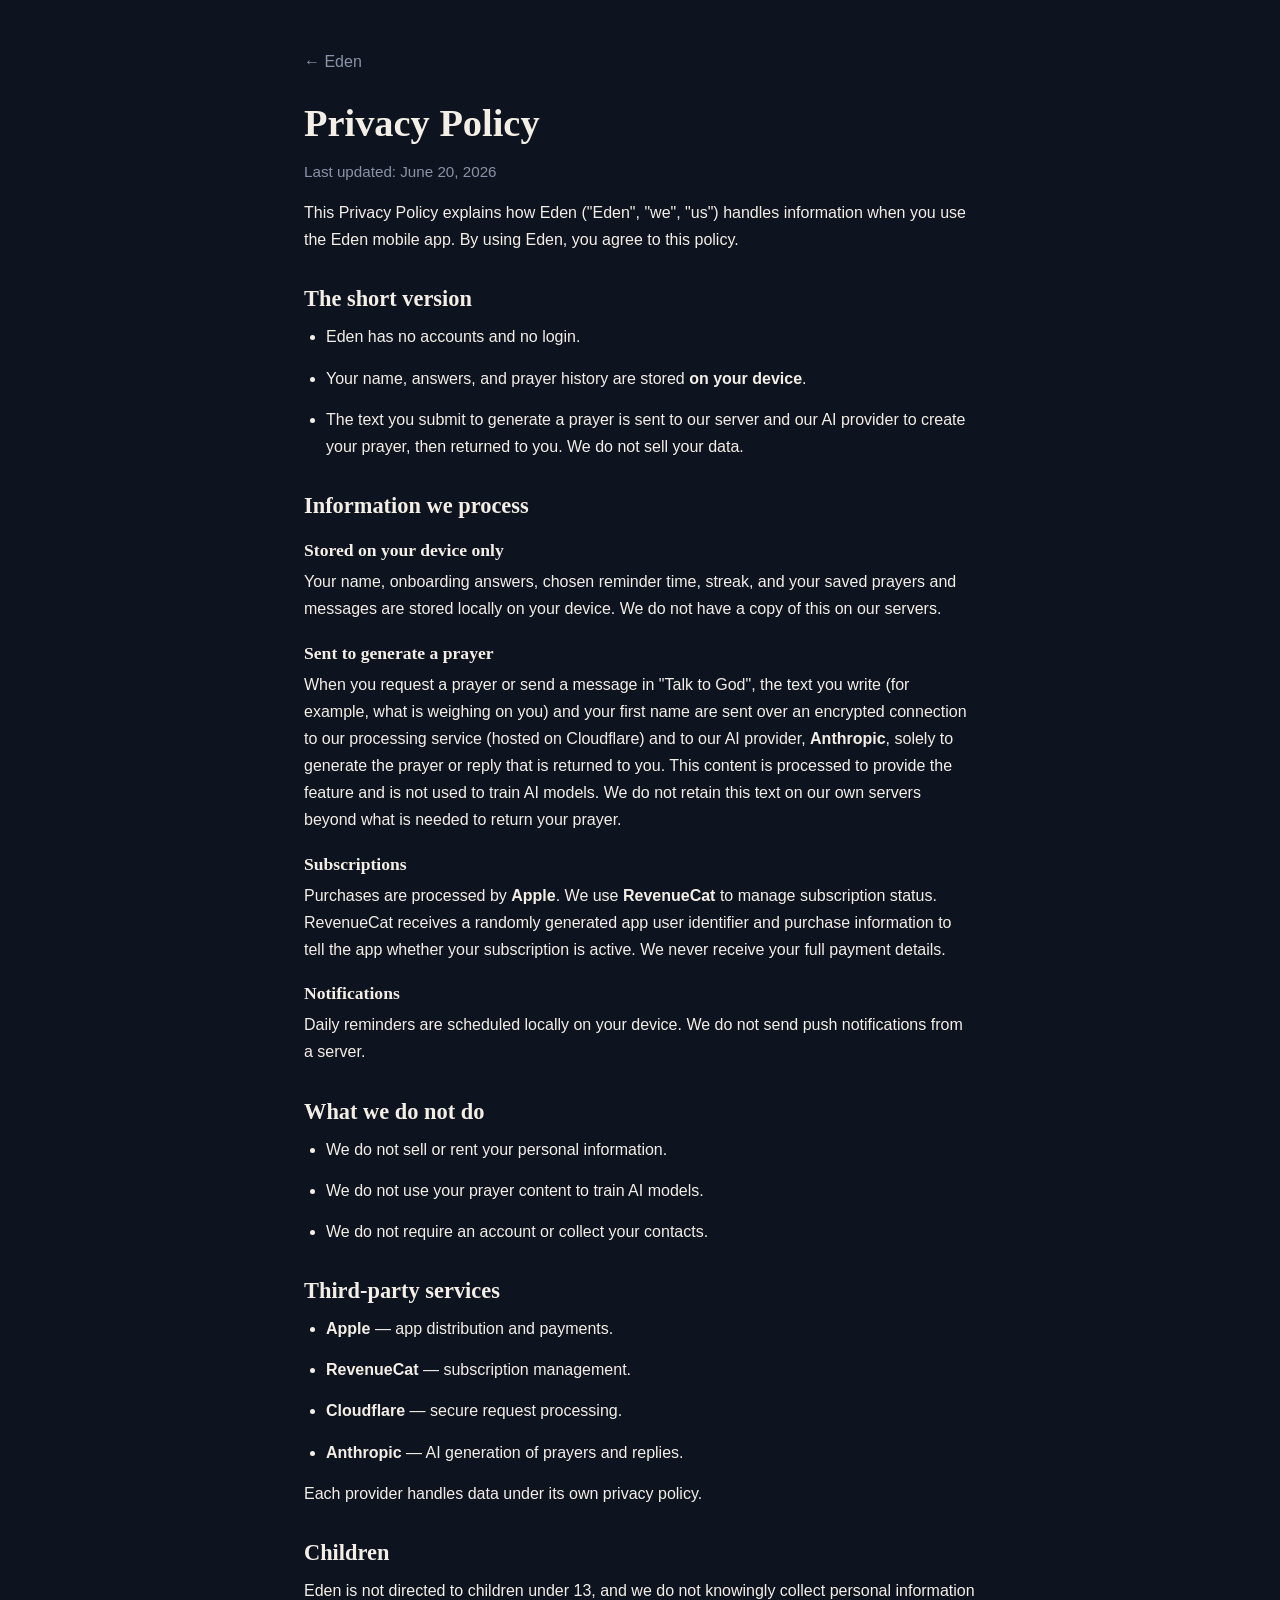
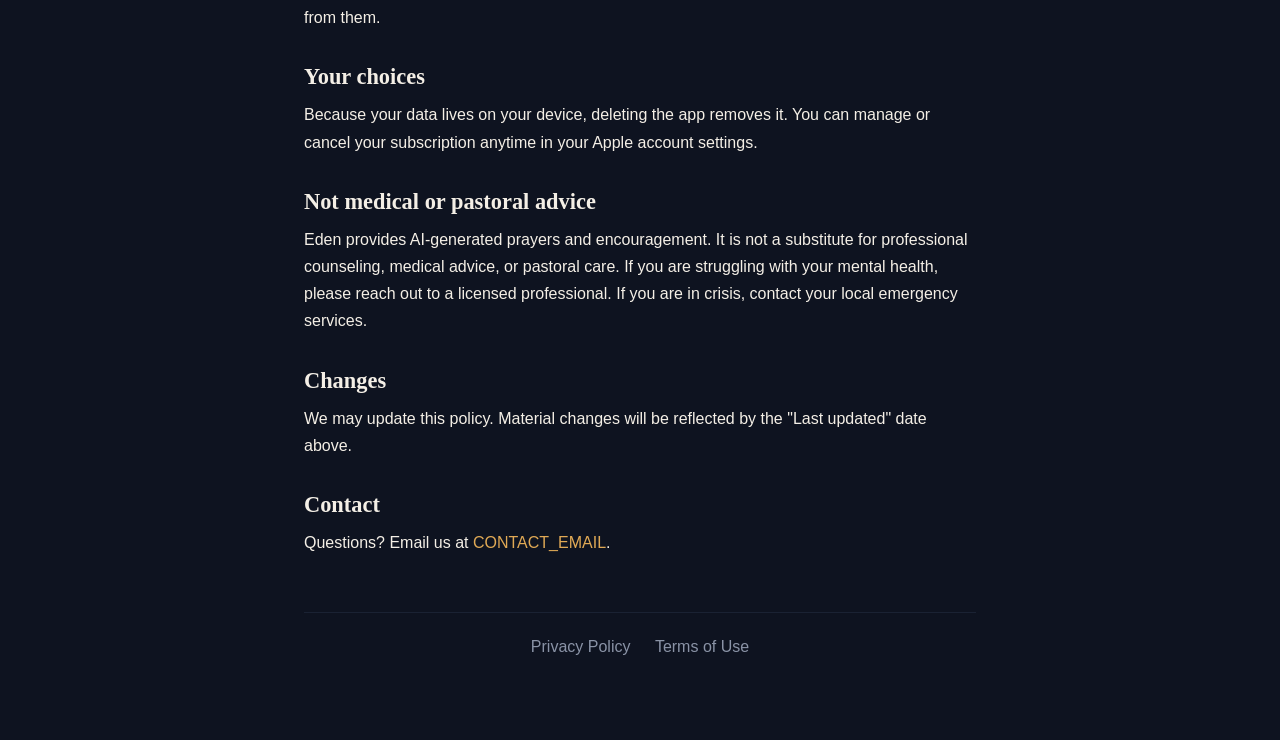
==== privacy.html @ 7b673da1 "Initial commit: Eden web Landing page (link-in-bio + email capture), Privacy Policy, and Terms of Us" ====
<!DOCTYPE html>
<html lang="en">
<head>
  <meta charset="UTF-8" />
  <meta name="viewport" content="width=device-width, initial-scale=1.0" />
  <title>Privacy Policy — Eden</title>
  <link rel="stylesheet" href="assets/style.css" />
</head>
<body>
  <div class="container legal">
    <a class="back" href="index.html">← Eden</a>
    <h1>Privacy Policy</h1>
    <p class="muted">Last updated: June 20, 2026</p>

    <p>This Privacy Policy explains how Eden ("Eden", "we", "us") handles information when you use the Eden mobile app. By using Eden, you agree to this policy.</p>

    <h2>The short version</h2>
    <ul>
      <li>Eden has no accounts and no login.</li>
      <li>Your name, answers, and prayer history are stored <strong>on your device</strong>.</li>
      <li>The text you submit to generate a prayer is sent to our server and our AI provider to create your prayer, then returned to you. We do not sell your data.</li>
    </ul>

    <h2>Information we process</h2>
    <h3>Stored on your device only</h3>
    <p>Your name, onboarding answers, chosen reminder time, streak, and your saved prayers and messages are stored locally on your device. We do not have a copy of this on our servers.</p>

    <h3>Sent to generate a prayer</h3>
    <p>When you request a prayer or send a message in "Talk to God", the text you write (for example, what is weighing on you) and your first name are sent over an encrypted connection to our processing service (hosted on Cloudflare) and to our AI provider, <strong>Anthropic</strong>, solely to generate the prayer or reply that is returned to you. This content is processed to provide the feature and is not used to train AI models. We do not retain this text on our own servers beyond what is needed to return your prayer.</p>

    <h3>Subscriptions</h3>
    <p>Purchases are processed by <strong>Apple</strong>. We use <strong>RevenueCat</strong> to manage subscription status. RevenueCat receives a randomly generated app user identifier and purchase information to tell the app whether your subscription is active. We never receive your full payment details.</p>

    <h3>Notifications</h3>
    <p>Daily reminders are scheduled locally on your device. We do not send push notifications from a server.</p>

    <h2>What we do not do</h2>
    <ul>
      <li>We do not sell or rent your personal information.</li>
      <li>We do not use your prayer content to train AI models.</li>
      <li>We do not require an account or collect your contacts.</li>
    </ul>

    <h2>Third-party services</h2>
    <ul>
      <li><strong>Apple</strong> — app distribution and payments.</li>
      <li><strong>RevenueCat</strong> — subscription management.</li>
      <li><strong>Cloudflare</strong> — secure request processing.</li>
      <li><strong>Anthropic</strong> — AI generation of prayers and replies.</li>
    </ul>
    <p>Each provider handles data under its own privacy policy.</p>

    <h2>Children</h2>
    <p>Eden is not directed to children under 13, and we do not knowingly collect personal information from them.</p>

    <h2>Your choices</h2>
    <p>Because your data lives on your device, deleting the app removes it. You can manage or cancel your subscription anytime in your Apple account settings.</p>

    <h2>Not medical or pastoral advice</h2>
    <p>Eden provides AI-generated prayers and encouragement. It is not a substitute for professional counseling, medical advice, or pastoral care. If you are struggling with your mental health, please reach out to a licensed professional. If you are in crisis, contact your local emergency services.</p>

    <h2>Changes</h2>
    <p>We may update this policy. Material changes will be reflected by the "Last updated" date above.</p>

    <h2>Contact</h2>
    <p>Questions? Email us at <a href="mailto:CONTACT_EMAIL">CONTACT_EMAIL</a>.</p>

    <footer>
      <a href="privacy.html">Privacy Policy</a>
      <a href="terms.html">Terms of Use</a>
    </footer>
  </div>
</body>
</html>
---- assets/style.css ----
:root {
  --bg: #0E1320;
  --surface: #1A2233;
  --text: #F4EFE6;
  --muted: #8A93A6;
  --accent: #E0A955;
}

* { box-sizing: border-box; margin: 0; padding: 0; }

body {
  background: var(--bg);
  color: var(--text);
  font-family: -apple-system, BlinkMacSystemFont, "Segoe UI", Roboto, sans-serif;
  line-height: 1.7;
  -webkit-font-smoothing: antialiased;
}

.container {
  max-width: 720px;
  margin: 0 auto;
  padding: 48px 24px 80px;
}

h1, h2, h3 {
  font-family: Georgia, "Times New Roman", serif;
  font-weight: 600;
  color: var(--text);
  line-height: 1.25;
}

h1 { font-size: 2.4rem; margin-bottom: 12px; }
h2 { font-size: 1.4rem; margin: 32px 0 10px; }
h3 { font-size: 1.1rem; margin: 20px 0 6px; }

p, li { color: var(--text); margin-bottom: 14px; }
a { color: var(--accent); text-decoration: none; }
a:hover { text-decoration: underline; }
.muted { color: var(--muted); font-size: 0.95rem; }
ul { padding-left: 22px; margin-bottom: 14px; }

.hero { text-align: center; padding: 40px 0 8px; }
.hero .tag { color: var(--accent); letter-spacing: 2px; text-transform: uppercase; font-size: 0.8rem; }
.hero p.sub { color: var(--muted); font-size: 1.15rem; max-width: 520px; margin: 14px auto 28px; }

.cta {
  display: inline-block;
  background: var(--accent);
  color: var(--bg);
  font-weight: 600;
  padding: 14px 28px;
  border-radius: 999px;
}
.cta:hover { text-decoration: none; opacity: 0.92; }

.form { display: flex; gap: 10px; max-width: 420px; margin: 0 auto; flex-wrap: wrap; justify-content: center; }
.form input {
  flex: 1; min-width: 200px; padding: 13px 16px; border-radius: 999px;
  border: 1px solid var(--surface); background: var(--surface); color: var(--text); font-size: 1rem;
}
.form button {
  padding: 13px 24px; border-radius: 999px; border: none;
  background: var(--accent); color: var(--bg); font-weight: 600; cursor: pointer;
}

footer { border-top: 1px solid var(--surface); margin-top: 56px; padding-top: 20px; text-align: center; }
footer a { margin: 0 10px; color: var(--muted); }

.legal a.back { display: inline-block; margin-bottom: 24px; color: var(--muted); }
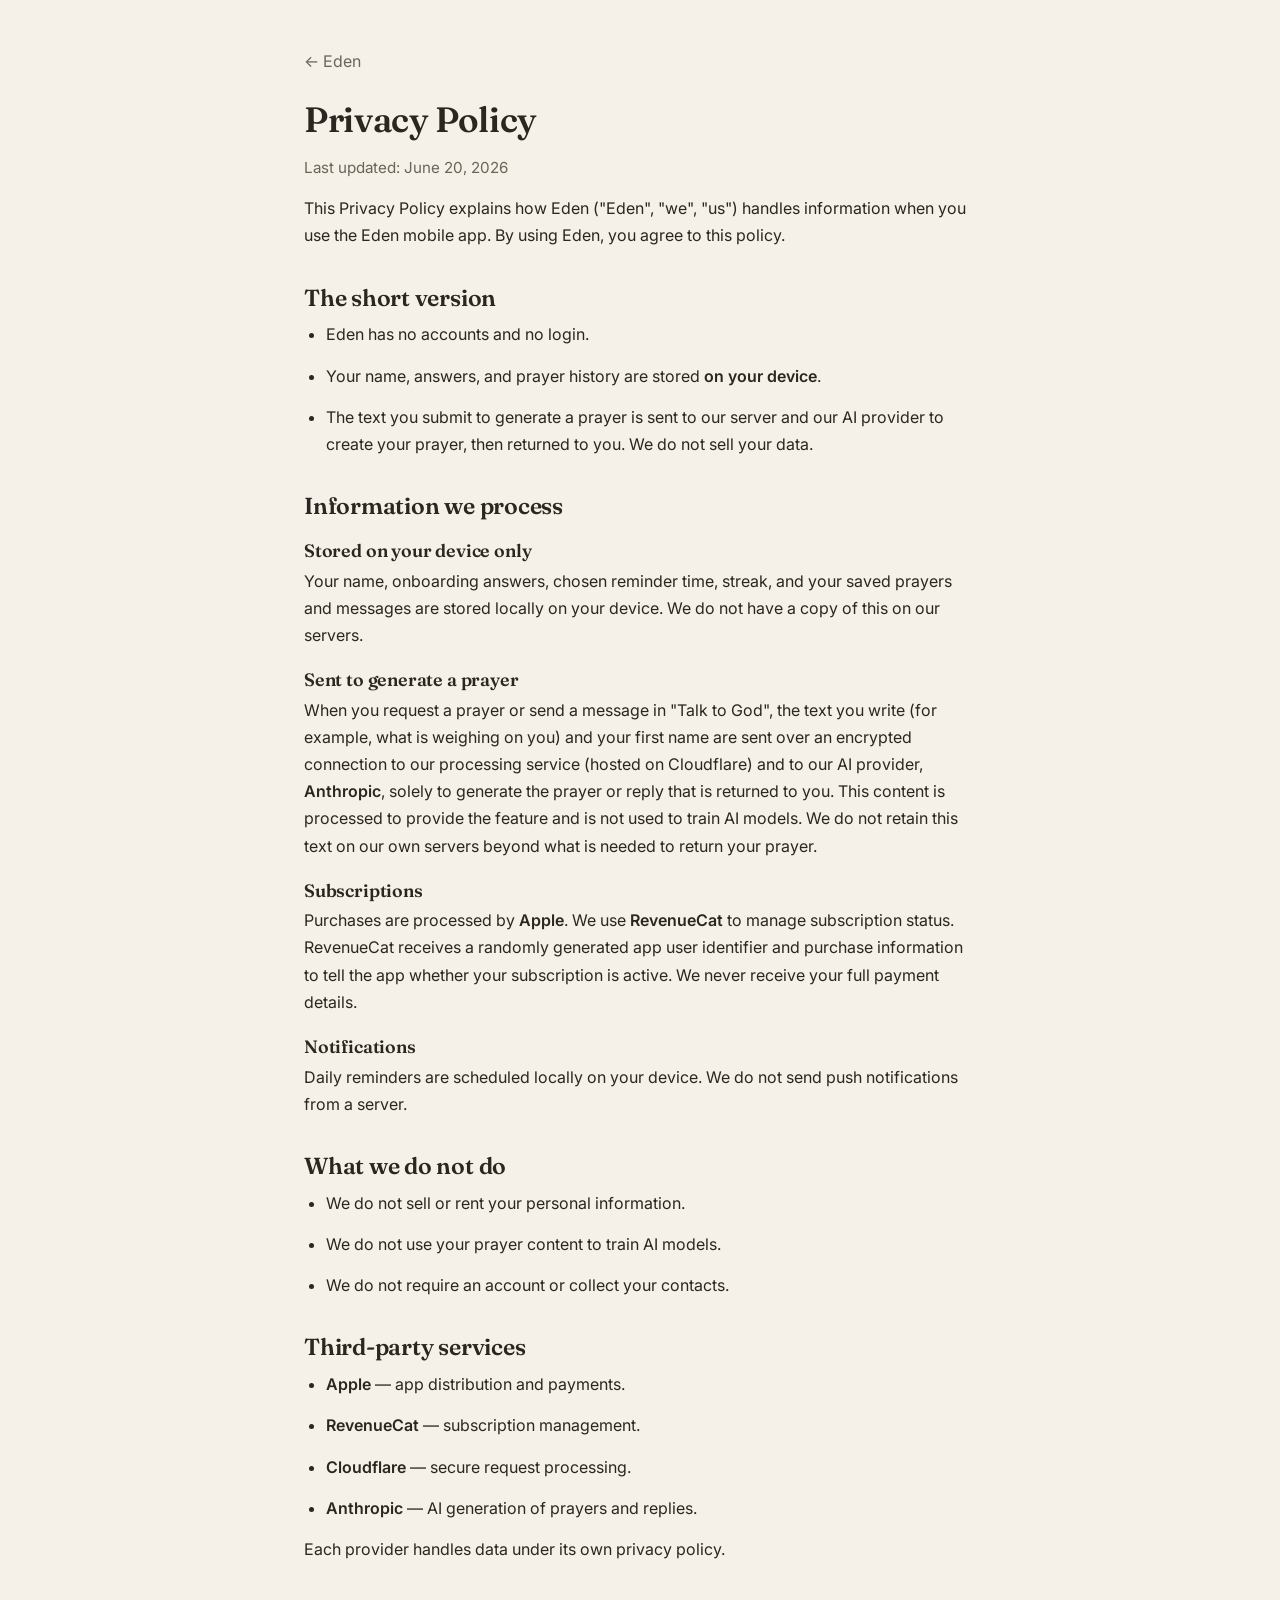
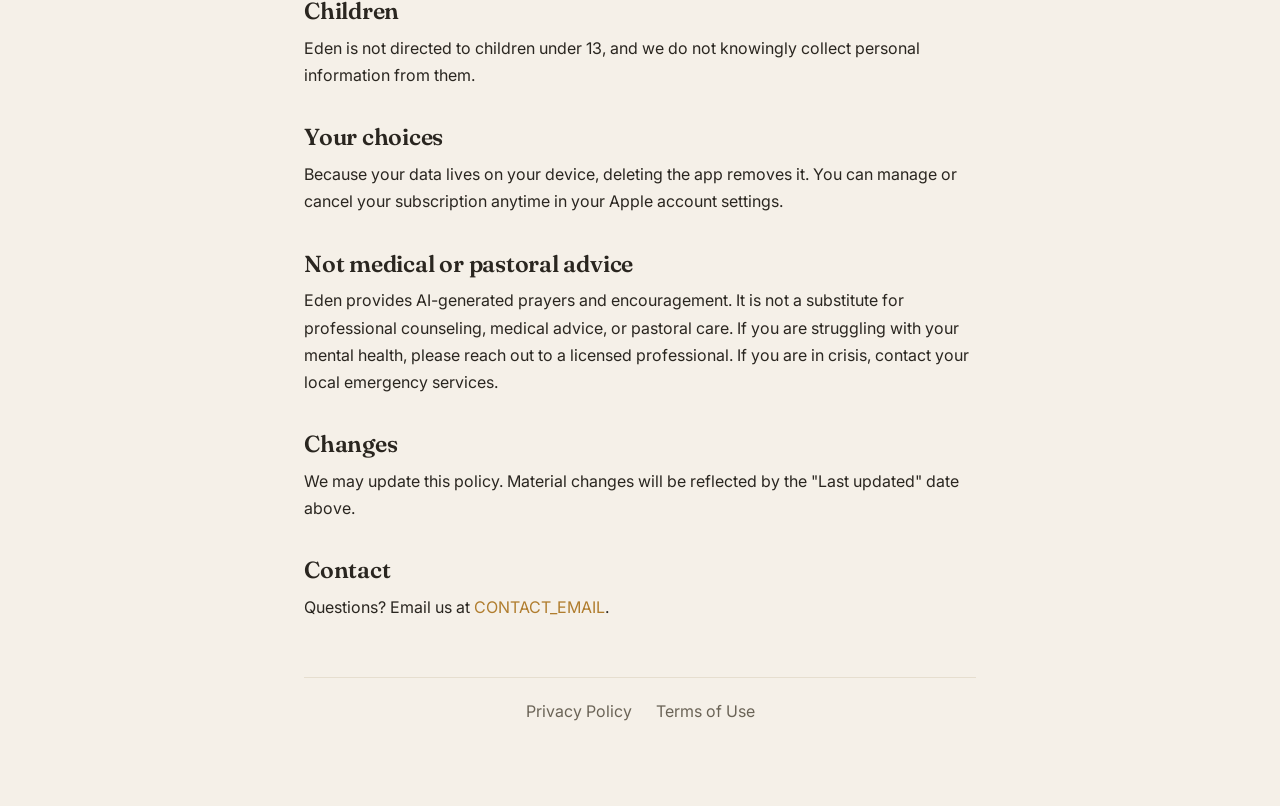
==== commit cb16248f: "Light theme restyle + favicon Switch eden-web from dark to light theme using the app's light palette" ====
--- a/privacy.html
+++ b/privacy.html
@@ -4,6 +4,11 @@
   <meta charset="UTF-8" />
   <meta name="viewport" content="width=device-width, initial-scale=1.0" />
   <title>Privacy Policy — Eden</title>
+  <link rel="icon" type="image/svg+xml" href="assets/favicon.svg" />
+  <link rel="apple-touch-icon" href="assets/favicon.svg" />
+  <link rel="preconnect" href="https://fonts.googleapis.com" />
+  <link rel="preconnect" href="https://fonts.gstatic.com" crossorigin />
+  <link href="https://fonts.googleapis.com/css2?family=Fraunces:opsz,wght@9..144,400;9..144,600&family=Inter:wght@400;500;600&display=swap" rel="stylesheet" />
   <link rel="stylesheet" href="assets/style.css" />
 </head>
 <body>
--- a/assets/style.css
+++ b/assets/style.css
@@ -1,9 +1,13 @@
 :root {
-  --bg: #0E1320;
-  --surface: #1A2233;
-  --text: #F4EFE6;
-  --muted: #8A93A6;
-  --accent: #E0A955;
+  --bg: #F5F0E8;
+  --surface: #FFFFFF;
+  --text: #2A2620;
+  --muted: #6B6457;
+  --accent-text: #B07D2E;
+  --accent-fill: #E0A955;
+  --line: #E6DECF;
+  --serif: "Fraunces", Georgia, "Times New Roman", serif;
+  --sans: "Inter", -apple-system, BlinkMacSystemFont, "Segoe UI", Roboto, sans-serif;
 }
 
 * { box-sizing: border-box; margin: 0; padding: 0; }
@@ -11,9 +15,10 @@
 body {
   background: var(--bg);
   color: var(--text);
-  font-family: -apple-system, BlinkMacSystemFont, "Segoe UI", Roboto, sans-serif;
+  font-family: var(--sans);
   line-height: 1.7;
   -webkit-font-smoothing: antialiased;
+  text-rendering: optimizeLegibility;
 }
 
 .container {
@@ -22,48 +27,72 @@
   padding: 48px 24px 80px;
 }
 
+/* Serif for the sacred: big titles, headings */
 h1, h2, h3 {
-  font-family: Georgia, "Times New Roman", serif;
+  font-family: var(--serif);
   font-weight: 600;
   color: var(--text);
-  line-height: 1.25;
+  line-height: 1.2;
+  letter-spacing: -0.01em;
 }
 
-h1 { font-size: 2.4rem; margin-bottom: 12px; }
-h2 { font-size: 1.4rem; margin: 32px 0 10px; }
-h3 { font-size: 1.1rem; margin: 20px 0 6px; }
+h1 { font-size: 2.6rem; margin-bottom: 14px; }
+h2 { font-size: 1.45rem; margin: 34px 0 10px; }
+h3 { font-size: 1.12rem; margin: 20px 0 6px; }
 
 p, li { color: var(--text); margin-bottom: 14px; }
-a { color: var(--accent); text-decoration: none; }
+a { color: var(--accent-text); text-decoration: none; }
 a:hover { text-decoration: underline; }
+strong { font-weight: 600; }
 .muted { color: var(--muted); font-size: 0.95rem; }
 ul { padding-left: 22px; margin-bottom: 14px; }
 
-.hero { text-align: center; padding: 40px 0 8px; }
-.hero .tag { color: var(--accent); letter-spacing: 2px; text-transform: uppercase; font-size: 0.8rem; }
-.hero p.sub { color: var(--muted); font-size: 1.15rem; max-width: 520px; margin: 14px auto 28px; }
+/* Hero */
+.hero { text-align: center; padding: 32px 0 8px; }
+.hero .mark { width: 76px; height: 76px; margin: 0 auto 18px; display: block; }
+.hero .tag {
+  font-family: var(--sans);
+  color: var(--accent-text);
+  letter-spacing: 3px;
+  text-transform: uppercase;
+  font-size: 0.78rem;
+  font-weight: 600;
+}
+.hero h1 { margin-top: 8px; }
+.hero p.sub { color: var(--muted); font-size: 1.18rem; max-width: 520px; margin: 16px auto 30px; }
 
 .cta {
   display: inline-block;
-  background: var(--accent);
-  color: var(--bg);
+  background: var(--accent-fill);
+  color: var(--text);
+  font-family: var(--sans);
   font-weight: 600;
-  padding: 14px 28px;
+  padding: 14px 30px;
   border-radius: 999px;
+  box-shadow: 0 6px 20px rgba(224, 169, 85, 0.32);
+  transition: transform 0.15s ease, box-shadow 0.15s ease;
 }
-.cta:hover { text-decoration: none; opacity: 0.92; }
+.cta:hover { text-decoration: none; transform: translateY(-1px); box-shadow: 0 8px 26px rgba(224, 169, 85, 0.42); }
 
+/* Email capture */
 .form { display: flex; gap: 10px; max-width: 420px; margin: 0 auto; flex-wrap: wrap; justify-content: center; }
 .form input {
   flex: 1; min-width: 200px; padding: 13px 16px; border-radius: 999px;
-  border: 1px solid var(--surface); background: var(--surface); color: var(--text); font-size: 1rem;
+  border: 1px solid var(--line); background: var(--surface); color: var(--text);
+  font-family: var(--sans); font-size: 1rem;
 }
+.form input::placeholder { color: var(--muted); }
+.form input:focus { outline: none; border-color: var(--accent-fill); }
 .form button {
   padding: 13px 24px; border-radius: 999px; border: none;
-  background: var(--accent); color: var(--bg); font-weight: 600; cursor: pointer;
+  background: var(--accent-fill); color: var(--text);
+  font-family: var(--sans); font-weight: 600; cursor: pointer;
 }
+.form button:hover { opacity: 0.92; }
 
-footer { border-top: 1px solid var(--surface); margin-top: 56px; padding-top: 20px; text-align: center; }
+footer { border-top: 1px solid var(--line); margin-top: 56px; padding-top: 20px; text-align: center; }
 footer a { margin: 0 10px; color: var(--muted); }
 
+/* Legal pages */
 .legal a.back { display: inline-block; margin-bottom: 24px; color: var(--muted); }
+.legal h1 { font-size: 2.2rem; }
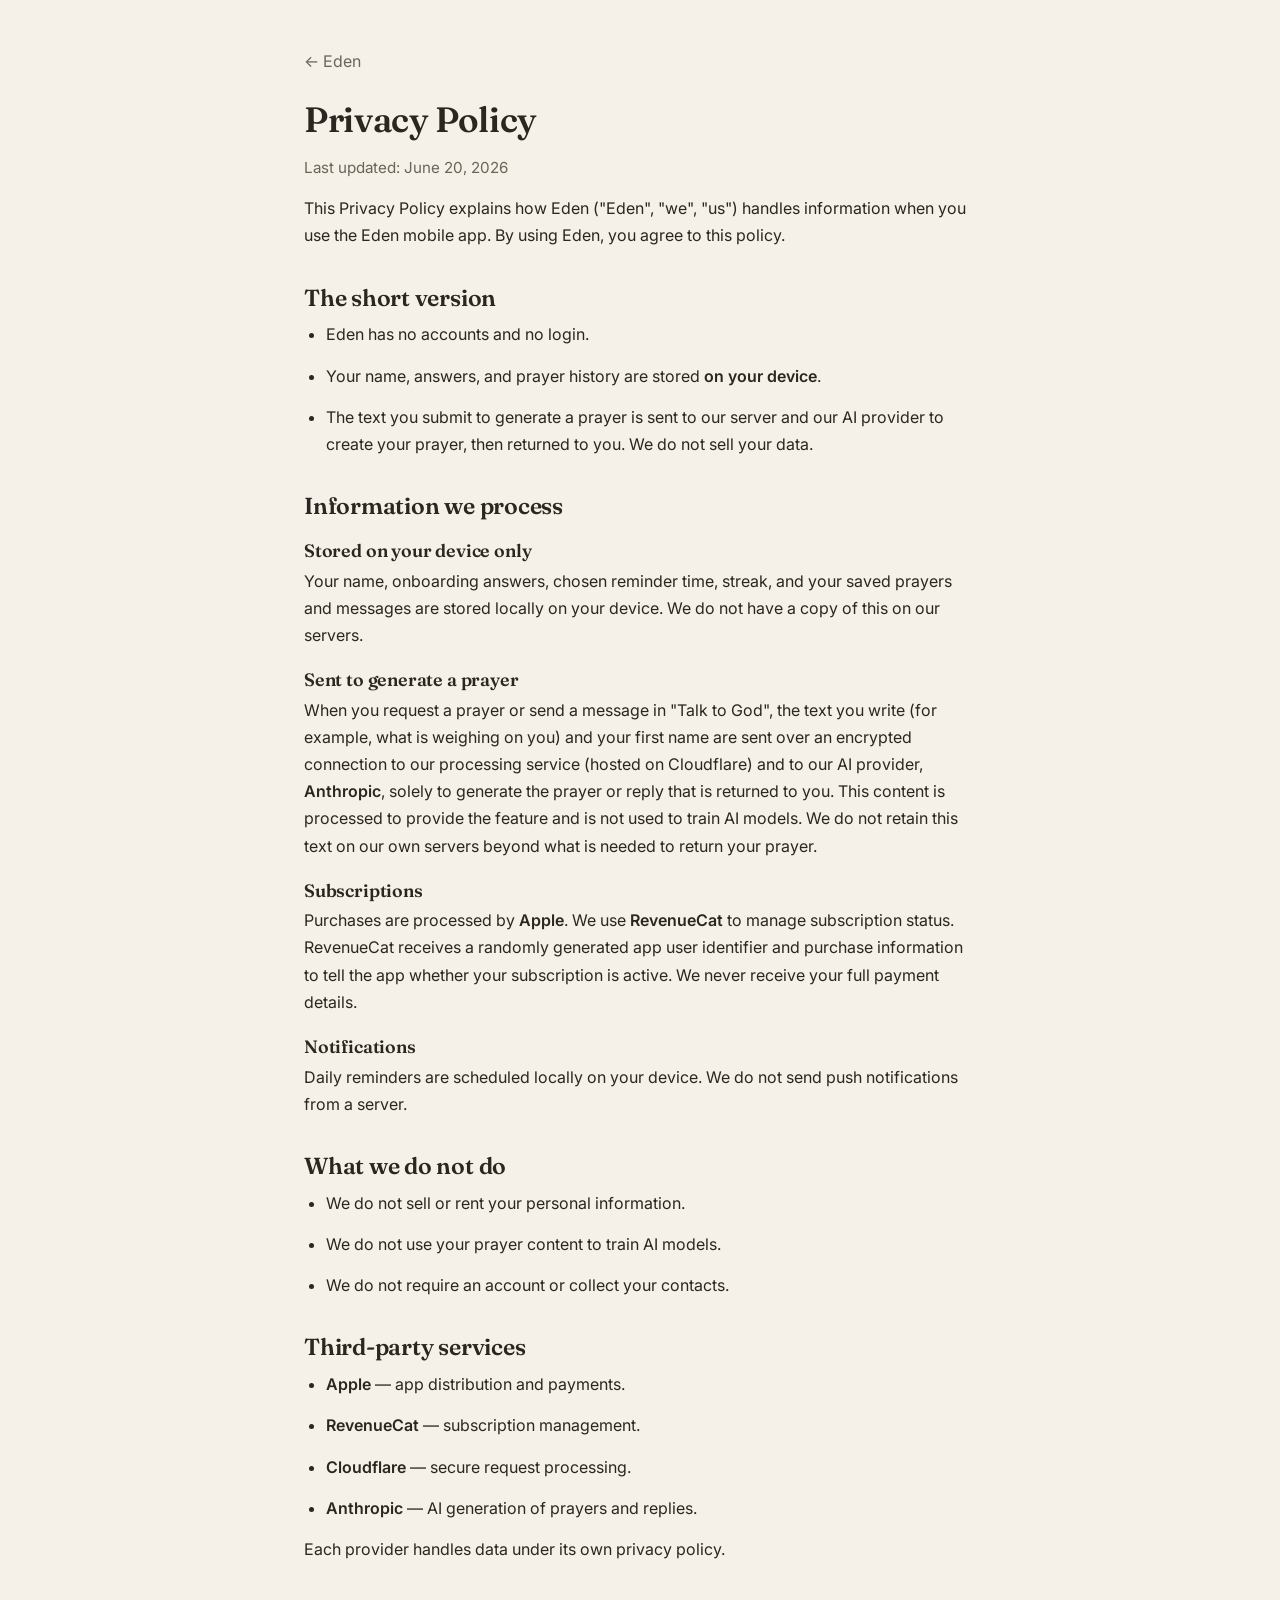
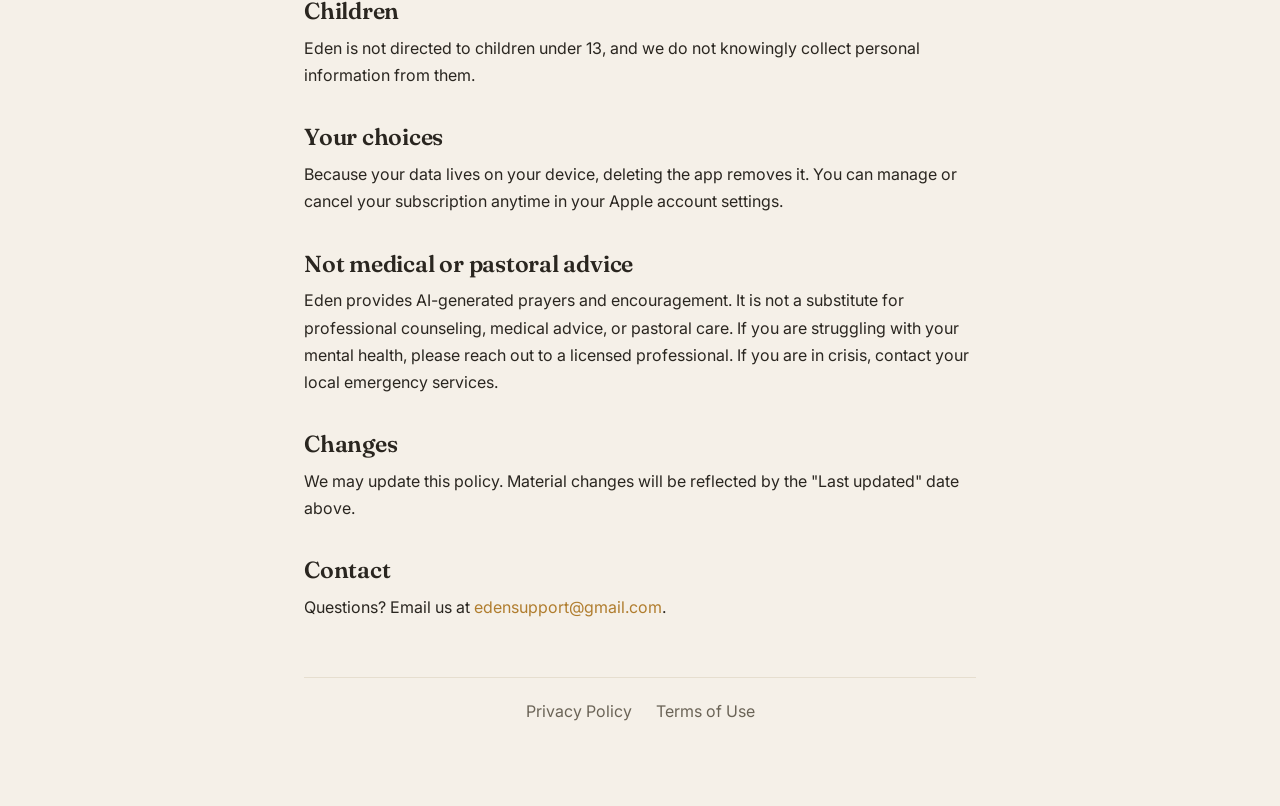
==== commit d244e05a: "Fill legal placeholders: support email + US governing law" ====
--- a/privacy.html
+++ b/privacy.html
@@ -68,7 +68,7 @@
     <p>We may update this policy. Material changes will be reflected by the "Last updated" date above.</p>
 
     <h2>Contact</h2>
-    <p>Questions? Email us at <a href="mailto:CONTACT_EMAIL">CONTACT_EMAIL</a>.</p>
+    <p>Questions? Email us at <a href="mailto:edensupport@gmail.com">edensupport@gmail.com</a>.</p>
 
     <footer>
       <a href="privacy.html">Privacy Policy</a>
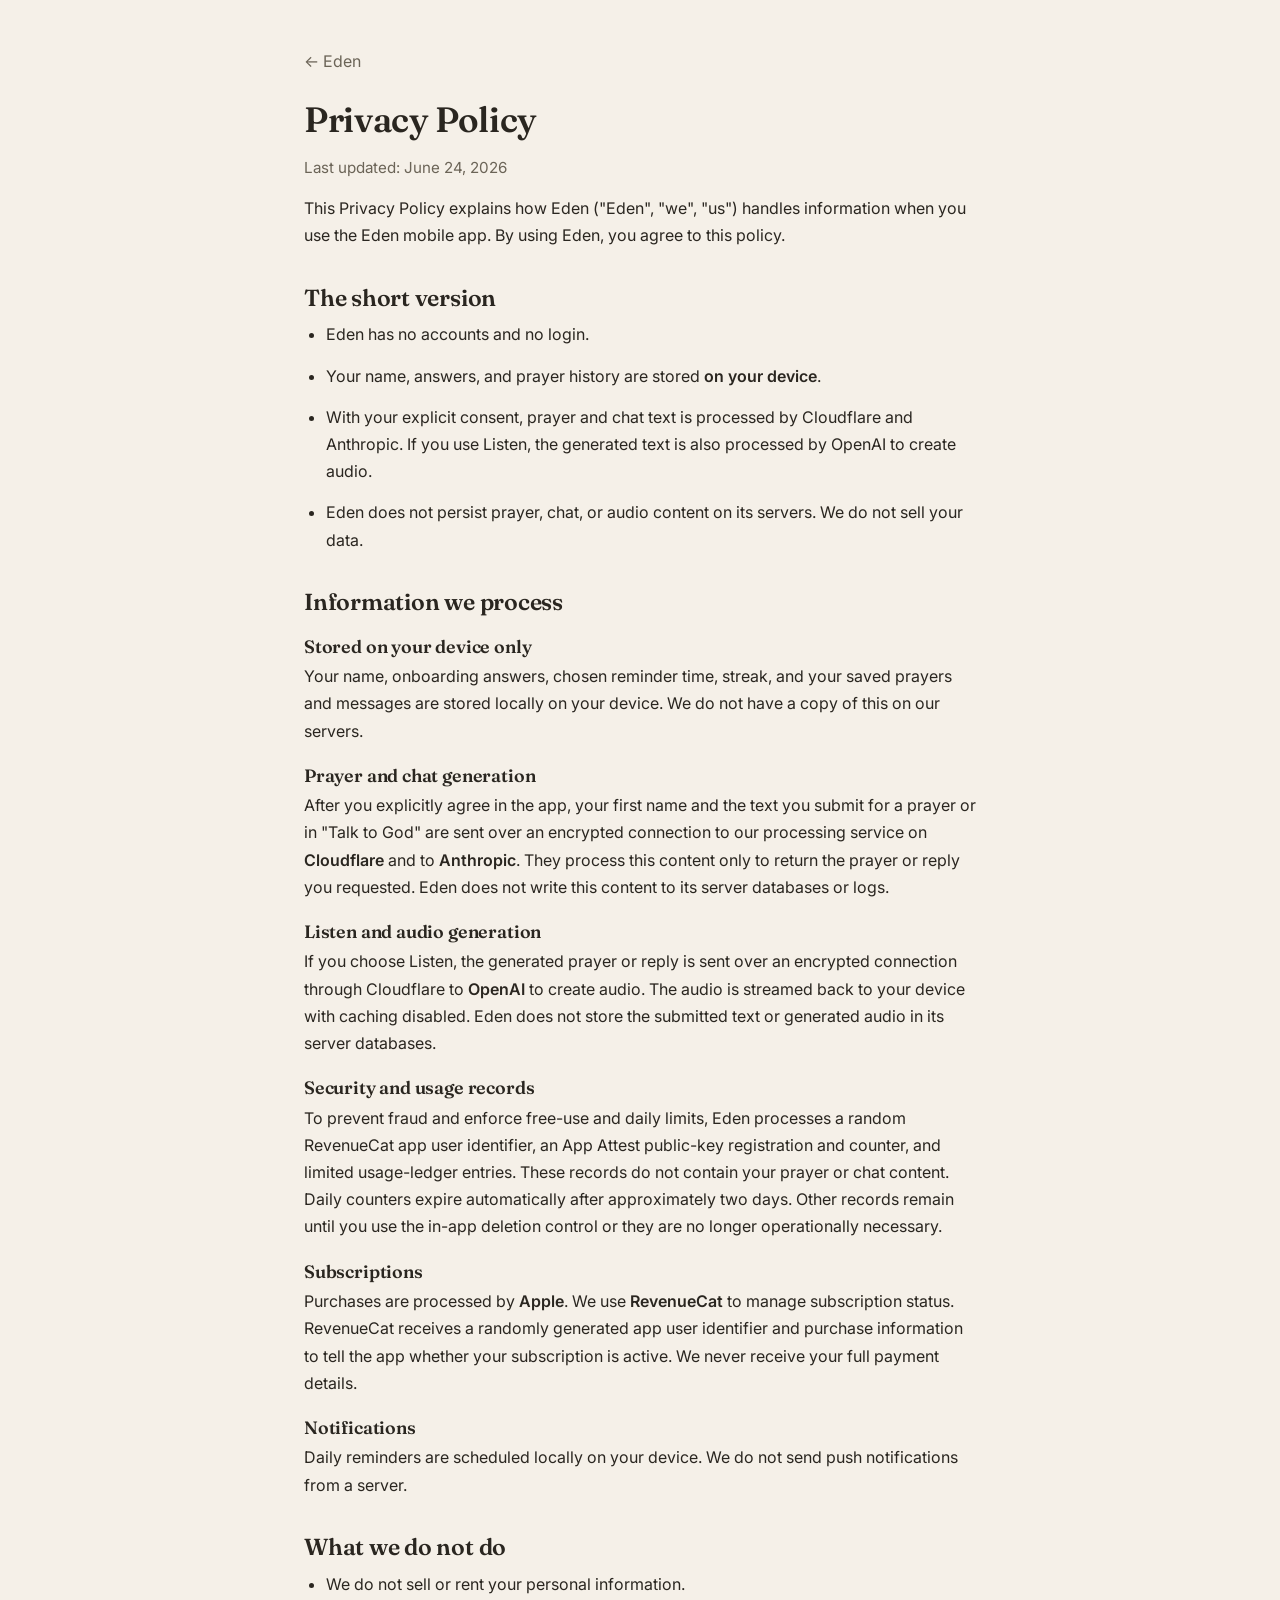
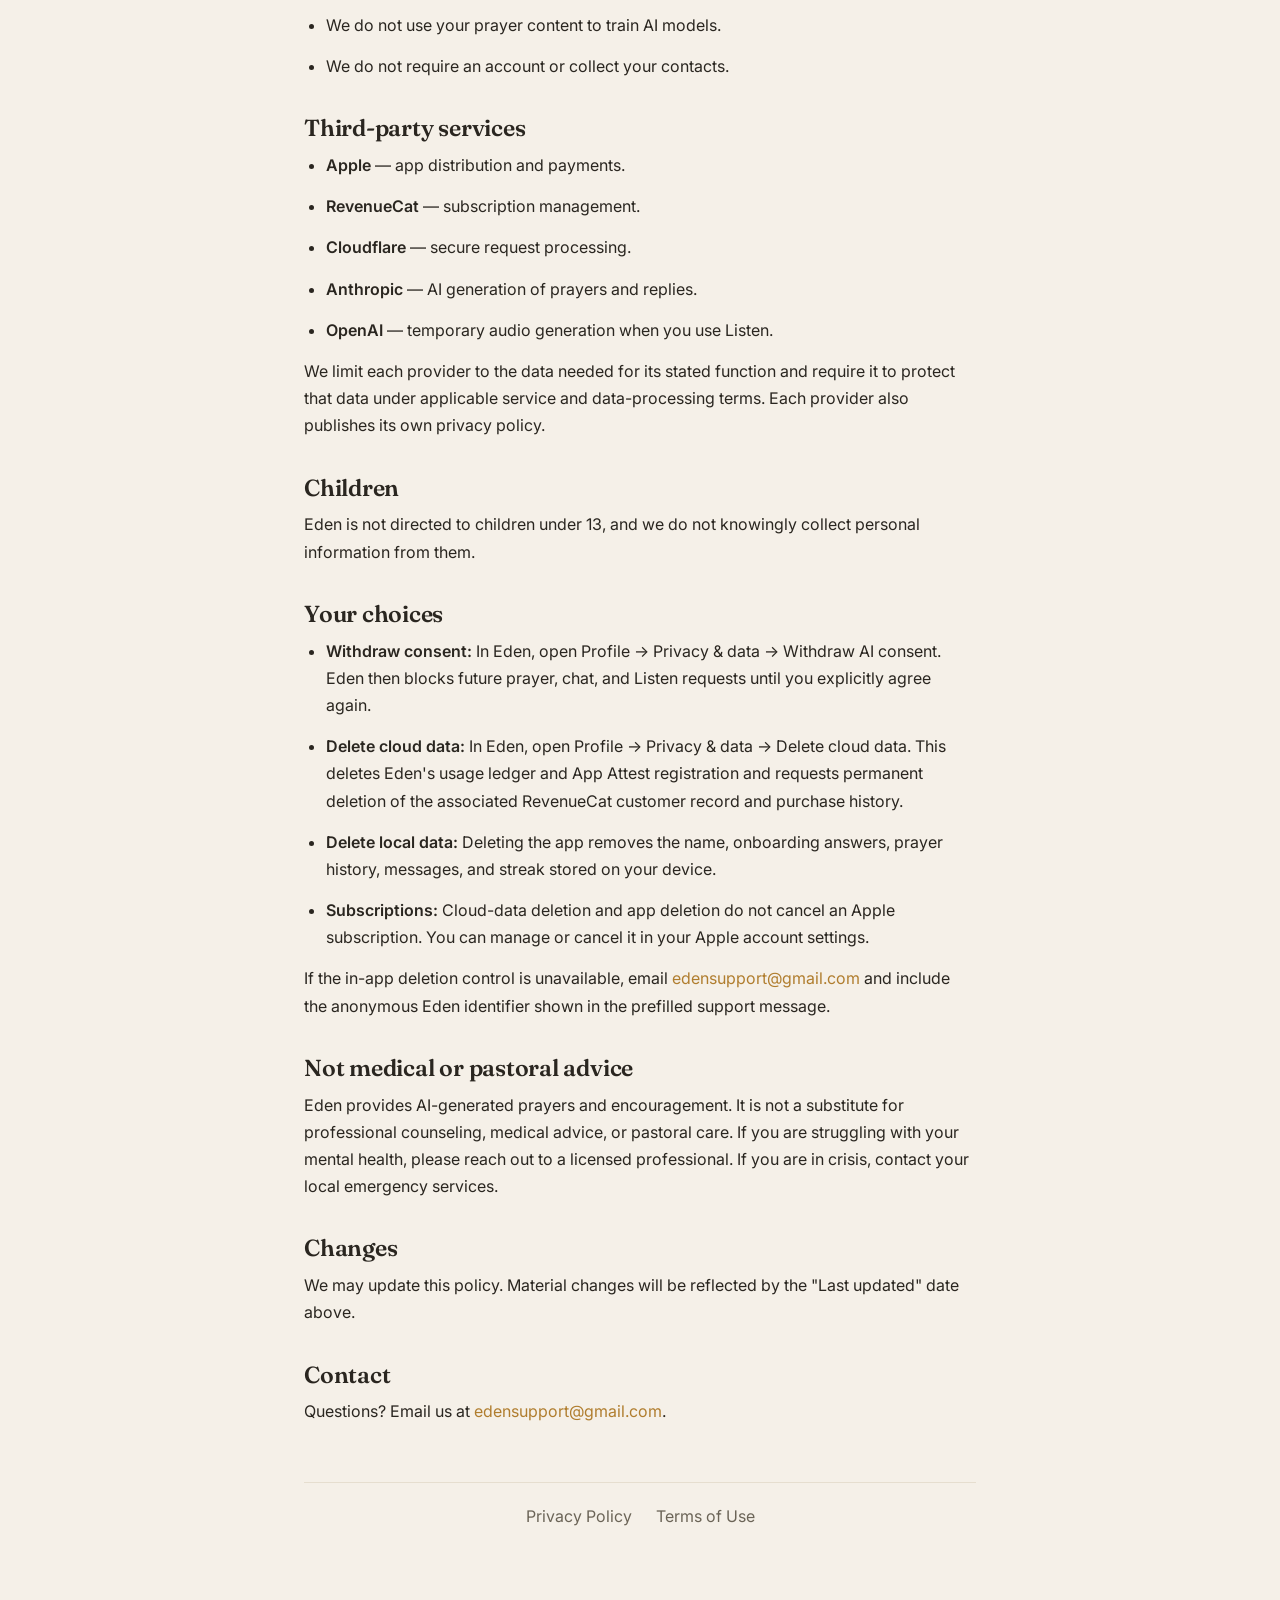
==== commit ecff33ea: "Add support page for App Store Support URL (Guideline 1.5) Apple flagged the Support URL (geteden.si" ====
--- a/privacy.html
+++ b/privacy.html
@@ -15,7 +15,7 @@
   <div class="container legal">
     <a class="back" href="index.html">← Eden</a>
     <h1>Privacy Policy</h1>
-    <p class="muted">Last updated: June 20, 2026</p>
+    <p class="muted">Last updated: June 24, 2026</p>
 
     <p>This Privacy Policy explains how Eden ("Eden", "we", "us") handles information when you use the Eden mobile app. By using Eden, you agree to this policy.</p>
 
@@ -23,15 +23,22 @@
     <ul>
       <li>Eden has no accounts and no login.</li>
       <li>Your name, answers, and prayer history are stored <strong>on your device</strong>.</li>
-      <li>The text you submit to generate a prayer is sent to our server and our AI provider to create your prayer, then returned to you. We do not sell your data.</li>
+      <li>With your explicit consent, prayer and chat text is processed by Cloudflare and Anthropic. If you use Listen, the generated text is also processed by OpenAI to create audio.</li>
+      <li>Eden does not persist prayer, chat, or audio content on its servers. We do not sell your data.</li>
     </ul>
 
     <h2>Information we process</h2>
     <h3>Stored on your device only</h3>
     <p>Your name, onboarding answers, chosen reminder time, streak, and your saved prayers and messages are stored locally on your device. We do not have a copy of this on our servers.</p>
 
-    <h3>Sent to generate a prayer</h3>
-    <p>When you request a prayer or send a message in "Talk to God", the text you write (for example, what is weighing on you) and your first name are sent over an encrypted connection to our processing service (hosted on Cloudflare) and to our AI provider, <strong>Anthropic</strong>, solely to generate the prayer or reply that is returned to you. This content is processed to provide the feature and is not used to train AI models. We do not retain this text on our own servers beyond what is needed to return your prayer.</p>
+    <h3>Prayer and chat generation</h3>
+    <p>After you explicitly agree in the app, your first name and the text you submit for a prayer or in "Talk to God" are sent over an encrypted connection to our processing service on <strong>Cloudflare</strong> and to <strong>Anthropic</strong>. They process this content only to return the prayer or reply you requested. Eden does not write this content to its server databases or logs.</p>
+
+    <h3>Listen and audio generation</h3>
+    <p>If you choose Listen, the generated prayer or reply is sent over an encrypted connection through Cloudflare to <strong>OpenAI</strong> to create audio. The audio is streamed back to your device with caching disabled. Eden does not store the submitted text or generated audio in its server databases.</p>
+
+    <h3>Security and usage records</h3>
+    <p>To prevent fraud and enforce free-use and daily limits, Eden processes a random RevenueCat app user identifier, an App Attest public-key registration and counter, and limited usage-ledger entries. These records do not contain your prayer or chat content. Daily counters expire automatically after approximately two days. Other records remain until you use the in-app deletion control or they are no longer operationally necessary.</p>
 
     <h3>Subscriptions</h3>
     <p>Purchases are processed by <strong>Apple</strong>. We use <strong>RevenueCat</strong> to manage subscription status. RevenueCat receives a randomly generated app user identifier and purchase information to tell the app whether your subscription is active. We never receive your full payment details.</p>
@@ -52,14 +59,21 @@
       <li><strong>RevenueCat</strong> — subscription management.</li>
       <li><strong>Cloudflare</strong> — secure request processing.</li>
       <li><strong>Anthropic</strong> — AI generation of prayers and replies.</li>
+      <li><strong>OpenAI</strong> — temporary audio generation when you use Listen.</li>
     </ul>
-    <p>Each provider handles data under its own privacy policy.</p>
+    <p>We limit each provider to the data needed for its stated function and require it to protect that data under applicable service and data-processing terms. Each provider also publishes its own privacy policy.</p>
 
     <h2>Children</h2>
     <p>Eden is not directed to children under 13, and we do not knowingly collect personal information from them.</p>
 
     <h2>Your choices</h2>
-    <p>Because your data lives on your device, deleting the app removes it. You can manage or cancel your subscription anytime in your Apple account settings.</p>
+    <ul>
+      <li><strong>Withdraw consent:</strong> In Eden, open Profile → Privacy &amp; data → Withdraw AI consent. Eden then blocks future prayer, chat, and Listen requests until you explicitly agree again.</li>
+      <li><strong>Delete cloud data:</strong> In Eden, open Profile → Privacy &amp; data → Delete cloud data. This deletes Eden's usage ledger and App Attest registration and requests permanent deletion of the associated RevenueCat customer record and purchase history.</li>
+      <li><strong>Delete local data:</strong> Deleting the app removes the name, onboarding answers, prayer history, messages, and streak stored on your device.</li>
+      <li><strong>Subscriptions:</strong> Cloud-data deletion and app deletion do not cancel an Apple subscription. You can manage or cancel it in your Apple account settings.</li>
+    </ul>
+    <p>If the in-app deletion control is unavailable, email <a href="mailto:edensupport@gmail.com">edensupport@gmail.com</a> and include the anonymous Eden identifier shown in the prefilled support message.</p>
 
     <h2>Not medical or pastoral advice</h2>
     <p>Eden provides AI-generated prayers and encouragement. It is not a substitute for professional counseling, medical advice, or pastoral care. If you are struggling with your mental health, please reach out to a licensed professional. If you are in crisis, contact your local emergency services.</p>
--- a/assets/style.css
+++ b/assets/style.css
@@ -61,7 +61,7 @@
 .hero h1 { margin-top: 8px; }
 .hero p.sub { color: var(--muted); font-size: 1.18rem; max-width: 520px; margin: 16px auto 30px; }
 
-.cta {
+.launch-status {
   display: inline-block;
   background: var(--accent-fill);
   color: var(--text);
@@ -70,25 +70,8 @@
   padding: 14px 30px;
   border-radius: 999px;
   box-shadow: 0 6px 20px rgba(224, 169, 85, 0.32);
-  transition: transform 0.15s ease, box-shadow 0.15s ease;
 }
-.cta:hover { text-decoration: none; transform: translateY(-1px); box-shadow: 0 8px 26px rgba(224, 169, 85, 0.42); }
-
-/* Email capture */
-.form { display: flex; gap: 10px; max-width: 420px; margin: 0 auto; flex-wrap: wrap; justify-content: center; }
-.form input {
-  flex: 1; min-width: 200px; padding: 13px 16px; border-radius: 999px;
-  border: 1px solid var(--line); background: var(--surface); color: var(--text);
-  font-family: var(--sans); font-size: 1rem;
-}
-.form input::placeholder { color: var(--muted); }
-.form input:focus { outline: none; border-color: var(--accent-fill); }
-.form button {
-  padding: 13px 24px; border-radius: 999px; border: none;
-  background: var(--accent-fill); color: var(--text);
-  font-family: var(--sans); font-weight: 600; cursor: pointer;
-}
-.form button:hover { opacity: 0.92; }
+.support-link { margin-top: 28px; }
 
 footer { border-top: 1px solid var(--line); margin-top: 56px; padding-top: 20px; text-align: center; }
 footer a { margin: 0 10px; color: var(--muted); }
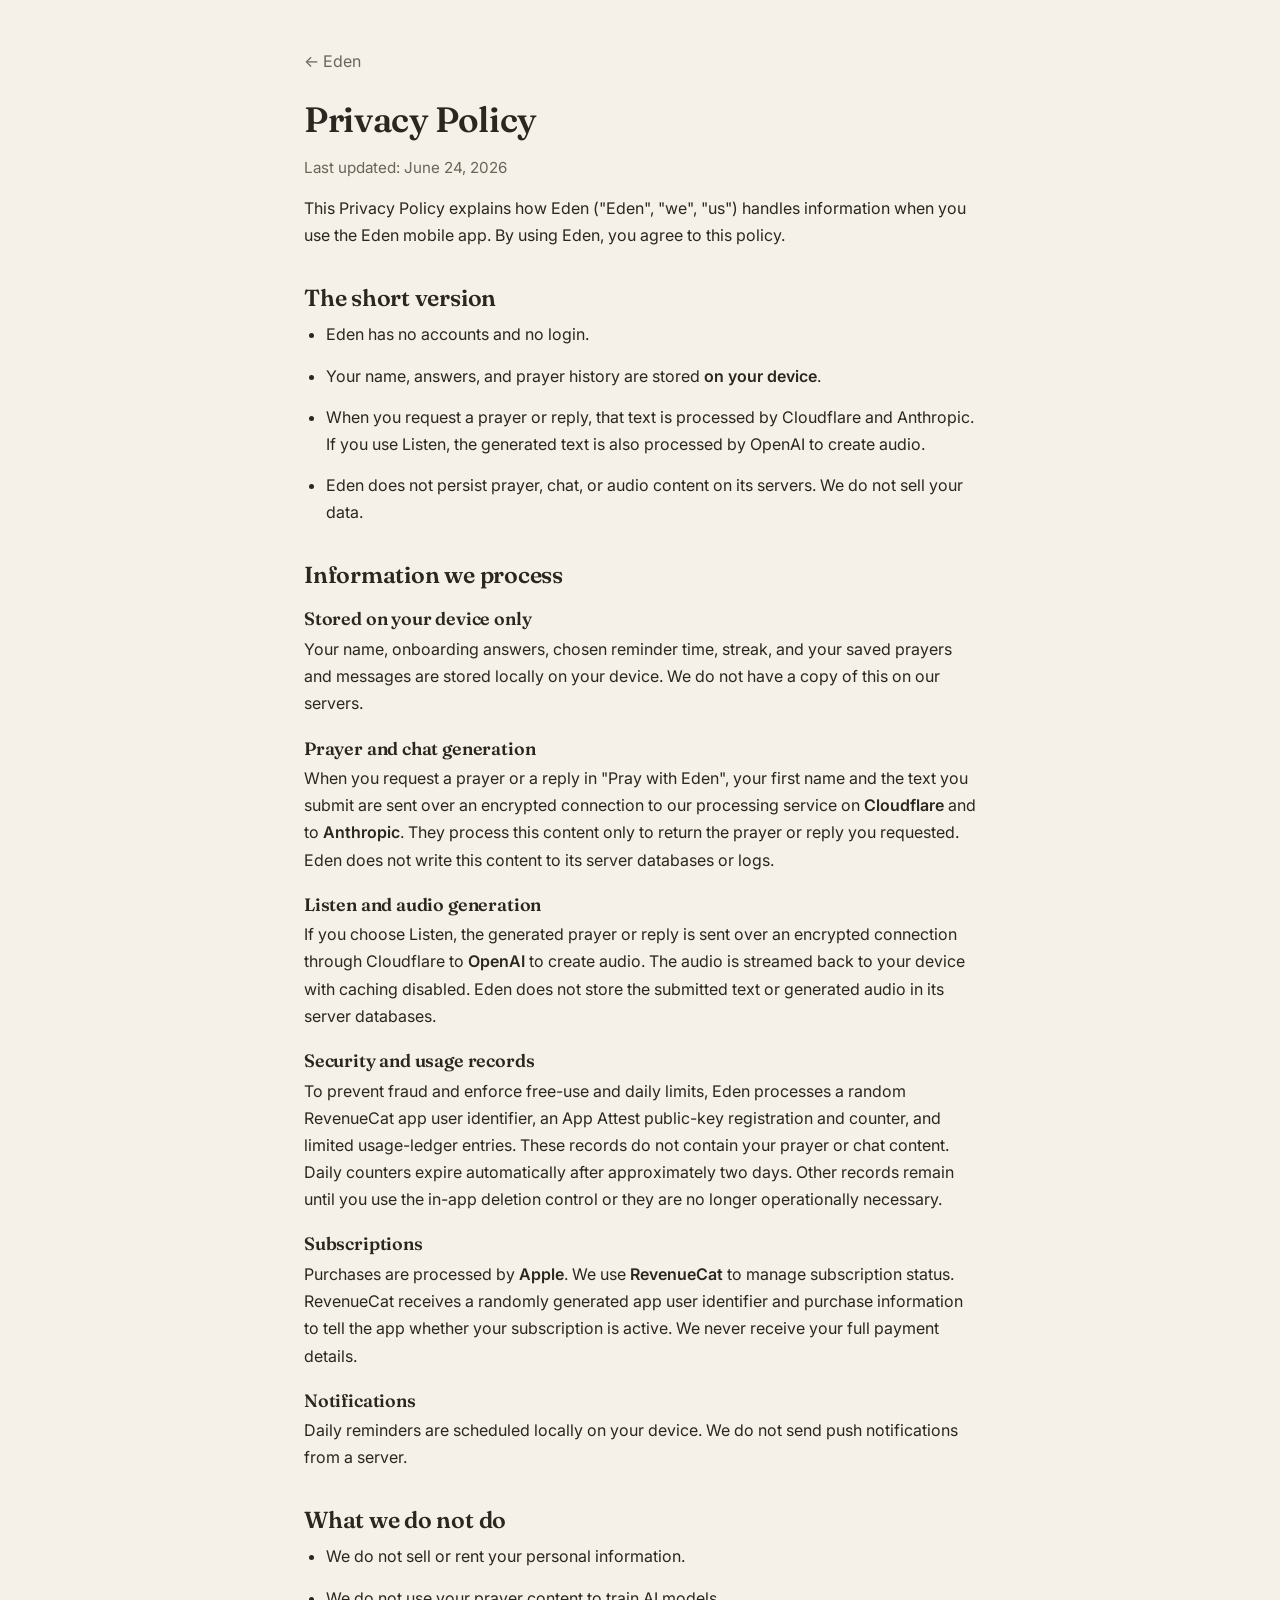
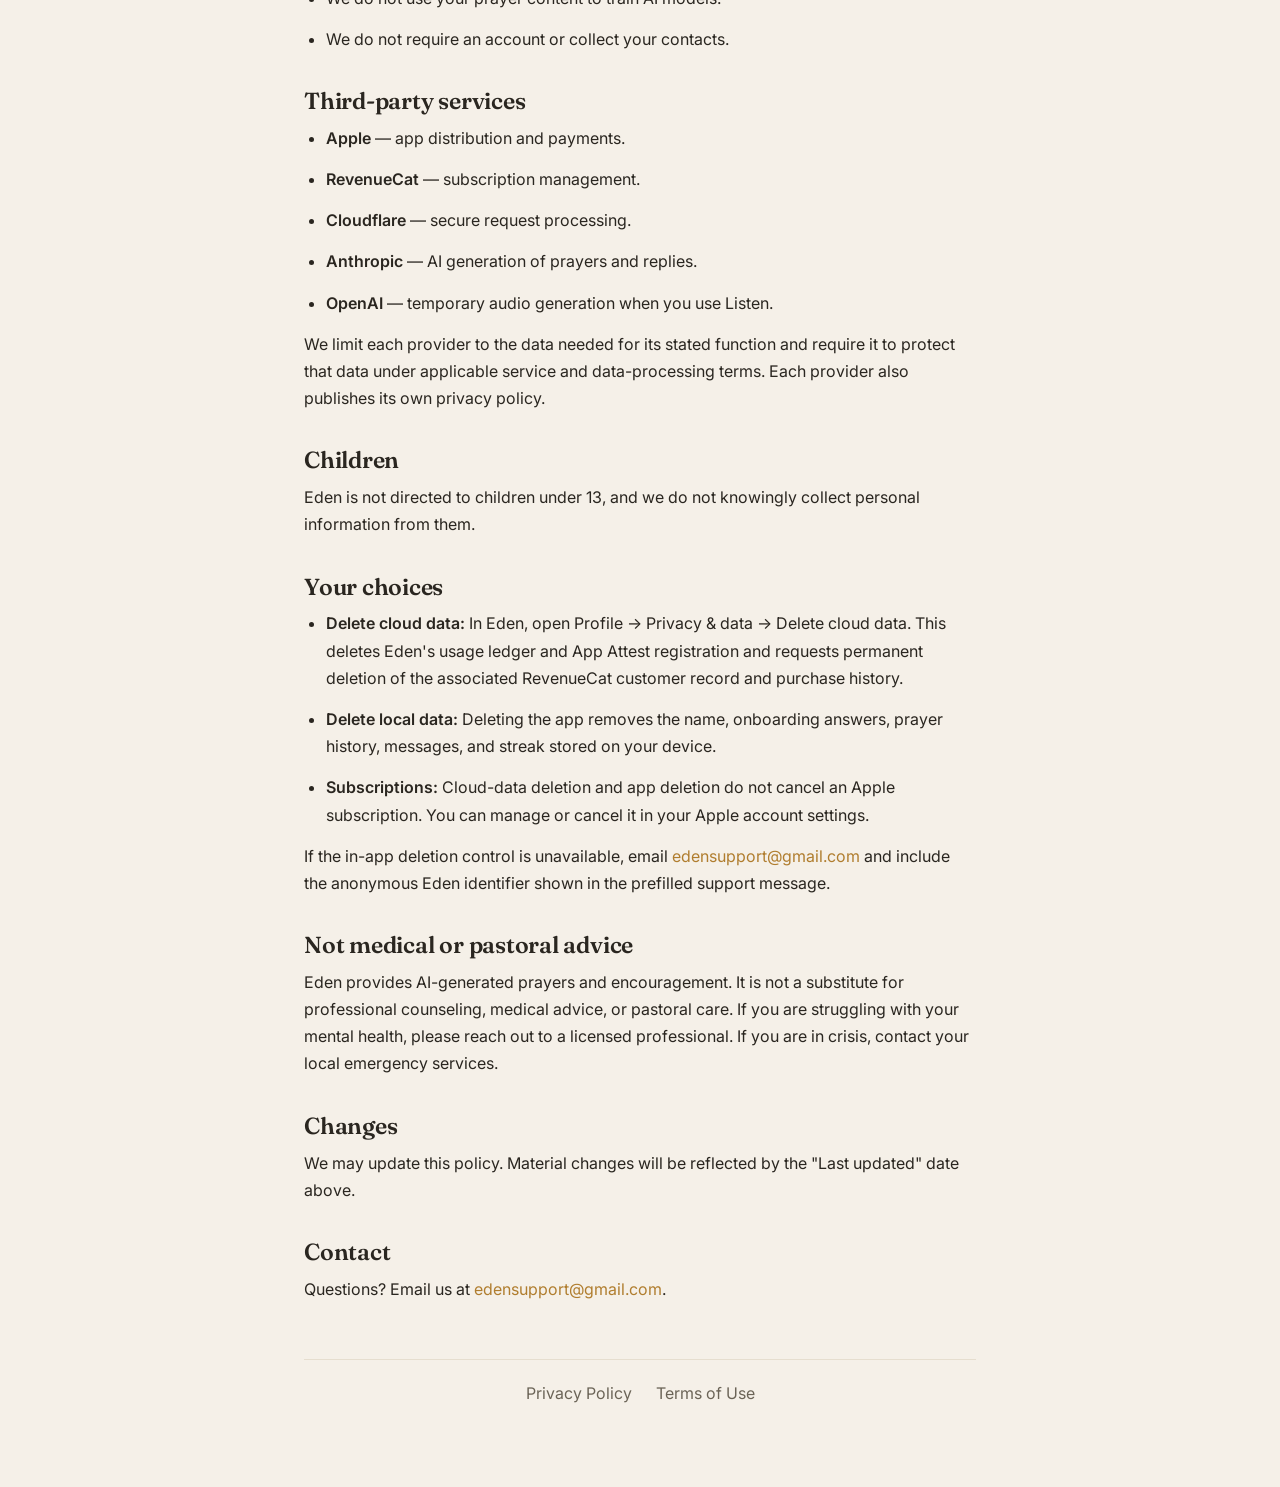
==== commit dc2e11f5: "Update privacy policy to match current app Remove the "Withdraw AI consent" control (no longer in th" ====
--- a/privacy.html
+++ b/privacy.html
@@ -23,7 +23,7 @@
     <ul>
       <li>Eden has no accounts and no login.</li>
       <li>Your name, answers, and prayer history are stored <strong>on your device</strong>.</li>
-      <li>With your explicit consent, prayer and chat text is processed by Cloudflare and Anthropic. If you use Listen, the generated text is also processed by OpenAI to create audio.</li>
+      <li>When you request a prayer or reply, that text is processed by Cloudflare and Anthropic. If you use Listen, the generated text is also processed by OpenAI to create audio.</li>
       <li>Eden does not persist prayer, chat, or audio content on its servers. We do not sell your data.</li>
     </ul>
 
@@ -32,7 +32,7 @@
     <p>Your name, onboarding answers, chosen reminder time, streak, and your saved prayers and messages are stored locally on your device. We do not have a copy of this on our servers.</p>
 
     <h3>Prayer and chat generation</h3>
-    <p>After you explicitly agree in the app, your first name and the text you submit for a prayer or in "Talk to God" are sent over an encrypted connection to our processing service on <strong>Cloudflare</strong> and to <strong>Anthropic</strong>. They process this content only to return the prayer or reply you requested. Eden does not write this content to its server databases or logs.</p>
+    <p>When you request a prayer or a reply in "Pray with Eden", your first name and the text you submit are sent over an encrypted connection to our processing service on <strong>Cloudflare</strong> and to <strong>Anthropic</strong>. They process this content only to return the prayer or reply you requested. Eden does not write this content to its server databases or logs.</p>
 
     <h3>Listen and audio generation</h3>
     <p>If you choose Listen, the generated prayer or reply is sent over an encrypted connection through Cloudflare to <strong>OpenAI</strong> to create audio. The audio is streamed back to your device with caching disabled. Eden does not store the submitted text or generated audio in its server databases.</p>
@@ -68,7 +68,6 @@
 
     <h2>Your choices</h2>
     <ul>
-      <li><strong>Withdraw consent:</strong> In Eden, open Profile → Privacy &amp; data → Withdraw AI consent. Eden then blocks future prayer, chat, and Listen requests until you explicitly agree again.</li>
       <li><strong>Delete cloud data:</strong> In Eden, open Profile → Privacy &amp; data → Delete cloud data. This deletes Eden's usage ledger and App Attest registration and requests permanent deletion of the associated RevenueCat customer record and purchase history.</li>
       <li><strong>Delete local data:</strong> Deleting the app removes the name, onboarding answers, prayer history, messages, and streak stored on your device.</li>
       <li><strong>Subscriptions:</strong> Cloud-data deletion and app deletion do not cancel an Apple subscription. You can manage or cancel it in your Apple account settings.</li>
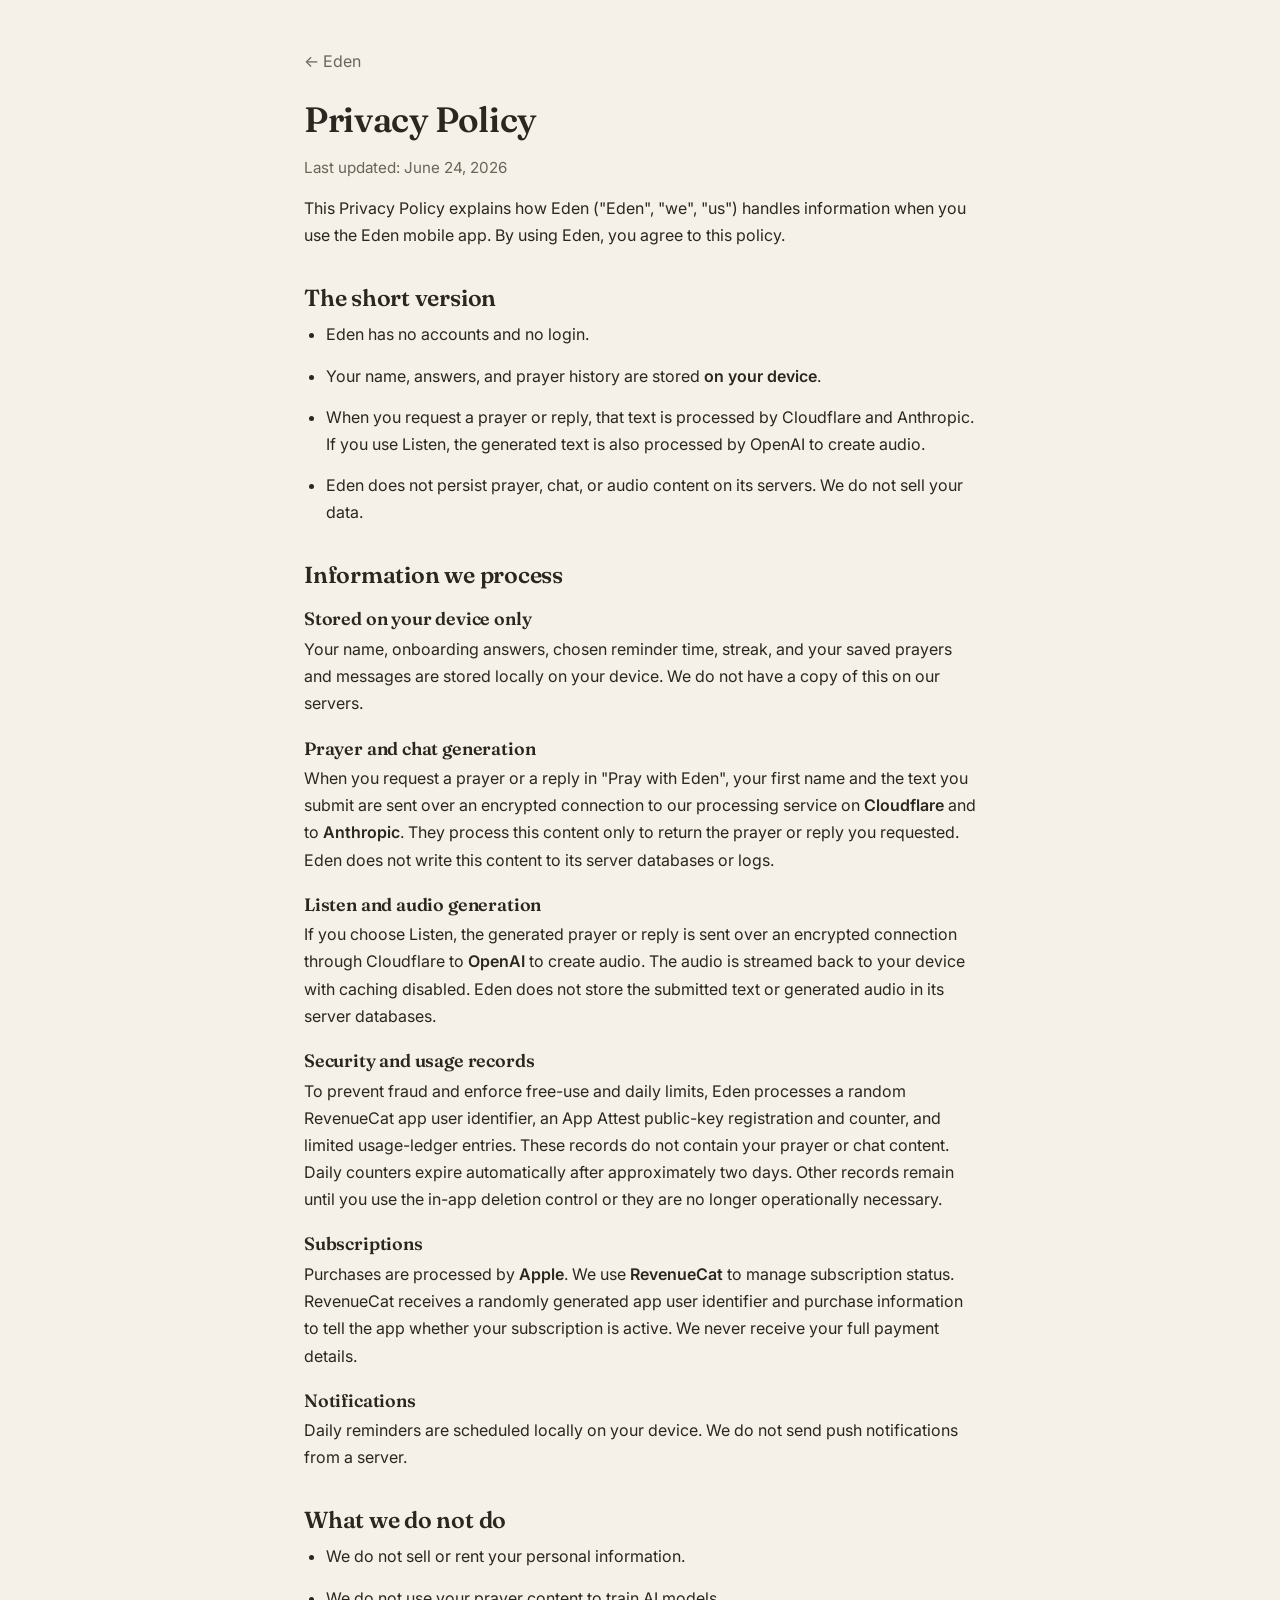
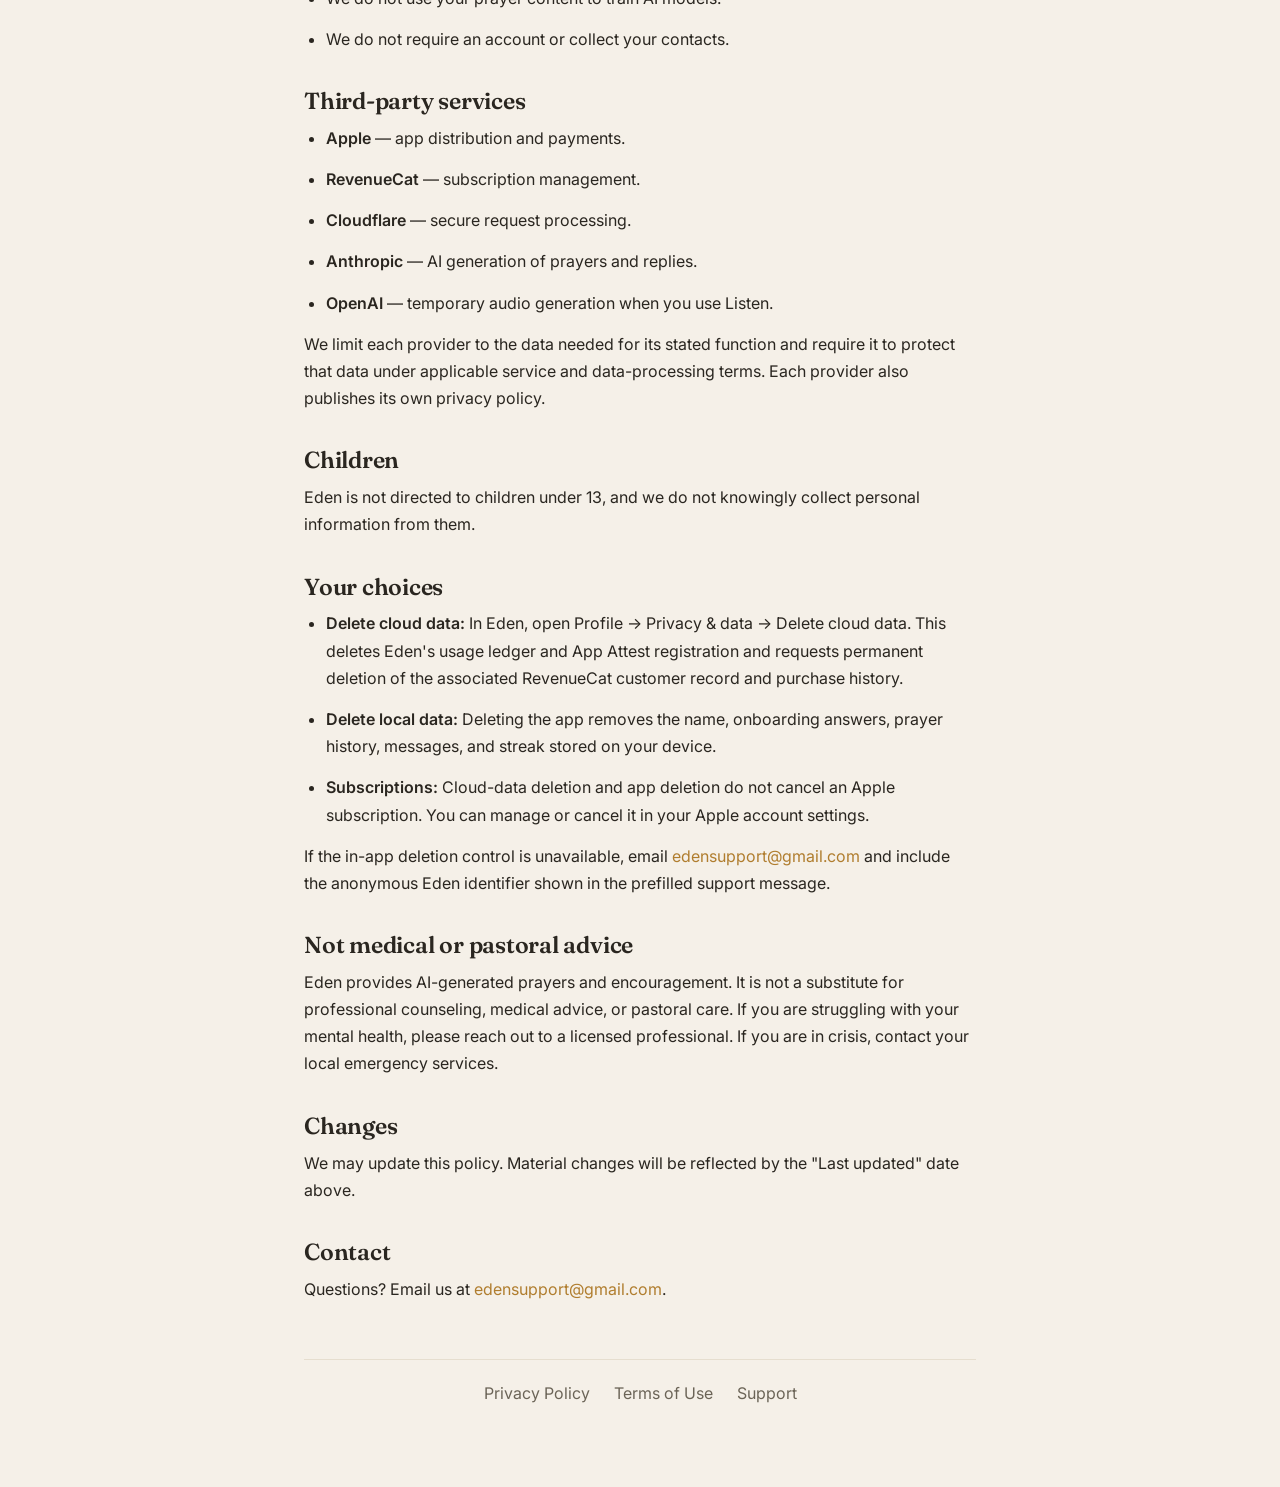
==== commit ad61eb45: "Add Support link to footer on all pages Co-Authored-By: Claude Opus 4.8 <noreply@anthropic.com>" ====
--- a/privacy.html
+++ b/privacy.html
@@ -86,6 +86,7 @@
     <footer>
       <a href="privacy.html">Privacy Policy</a>
       <a href="terms.html">Terms of Use</a>
+      <a href="support.html">Support</a>
     </footer>
   </div>
 </body>
